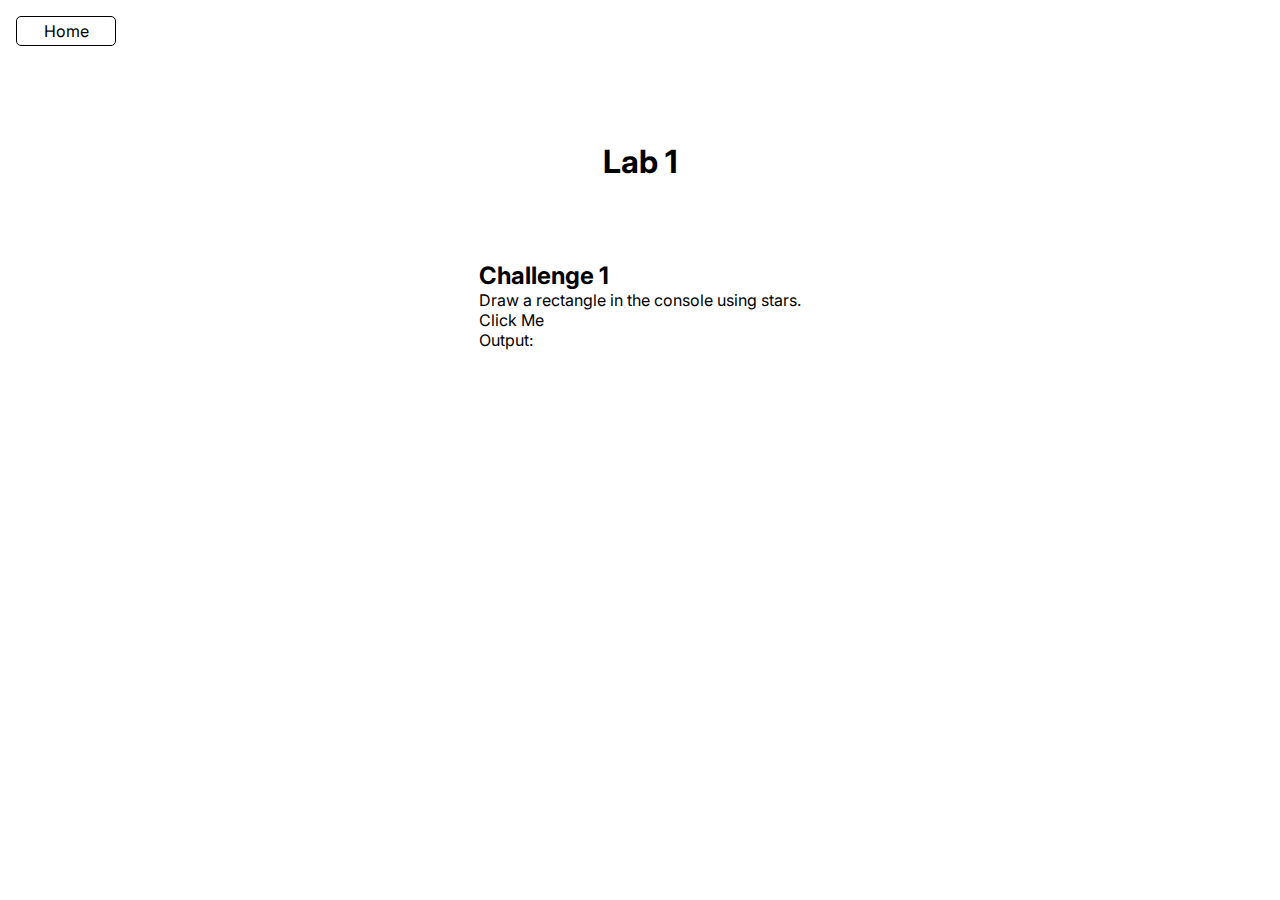
==== year2-term2/web_development/Lab1/index.html @ 812b95ed "fix bug on JavaScript" ====
<!DOCTYPE html>
<html lang="en">
<head>
    <meta charset="UTF-8">
    <meta name="viewport" content="width=device-width, initial-scale=1.0">
    <title>Document</title>
    <link rel="stylesheet" href="style.css">
    <link rel="preconnect" href="https://fonts.googleapis.com">
    <link rel="preconnect" href="https://fonts.gstatic.com" crossorigin>
    <link href="https://fonts.googleapis.com/css2?family=Barlow:ital,wght@0,100;0,200;0,300;0,400;0,500;0,600;0,700;0,800;0,900;1,100;1,200;1,300;1,400;1,500;1,600;1,700;1,800;1,900&family=Cormorant+Garamond:ital,wght@0,300;0,400;0,500;0,600;0,700;1,300;1,400;1,500;1,600;1,700&family=Inter:ital,opsz,wght@0,14..32,100..900;1,14..32,100..900&family=Noto+Sans+JP:wght@100..900&family=Playball&family=Playfair+Display:ital,wght@0,400..900;1,400..900&family=Playfair:ital,opsz,wght@0,5..1200,300..900;1,5..1200,300..900&family=Roboto:ital,wght@0,100;0,300;0,400;0,500;0,700;0,900;1,100;1,300;1,400;1,500;1,700;1,900&display=swap" rel="stylesheet">
</head>
<body>
    <a id="back" href="../main/index.html">Home</a>
    <div id="header">
        <h1>Lab 1</h1>
    </div>
    <main>
        <div class="exercise-container">
            <div class="challenge-header">
                <h2>Challenge 1</h2>
            </div>
            <p>Draw a rectangle in the console using stars.</p>
            <div id="button1">
                <span>Click Me</span>
            </div>
            <div>
                <p>Output: <span></span></p>
            </div>

        </div>
    </main>
    <script src="exercise.js"></script>
</body>
</html>
---- year2-term2/web_development/Lab1/style.css ----
*{
    margin: 0;
    padding: 0;
    box-sizing: border-box;
}

body
{
    font-family: "Inter", serif;
    background-color: white;
    font-family: "Inter", serif;
    display: flex;
    flex-direction: column;
    width: 100%;
    gap: 5em;
}
#header
{
    display: flex;
    justify-content: center;
    align-items: center;
}


main
{
    align-self: center;
    justify-self: center;
    display: flex;
    justify-content: center;
    align-items: center;
}

#back
{
    margin: 1em;
    width: 100px;
    height: 30px;
    background-color: white;
    display: flex;
    justify-content: center;
    align-items: center;
    border-radius: 5px;
    color: black;
    border: 1px solid black;
    text-decoration: none;
    transition: 0.25s;
}

#back:hover
{
    background-color: black;
    color: white;
}
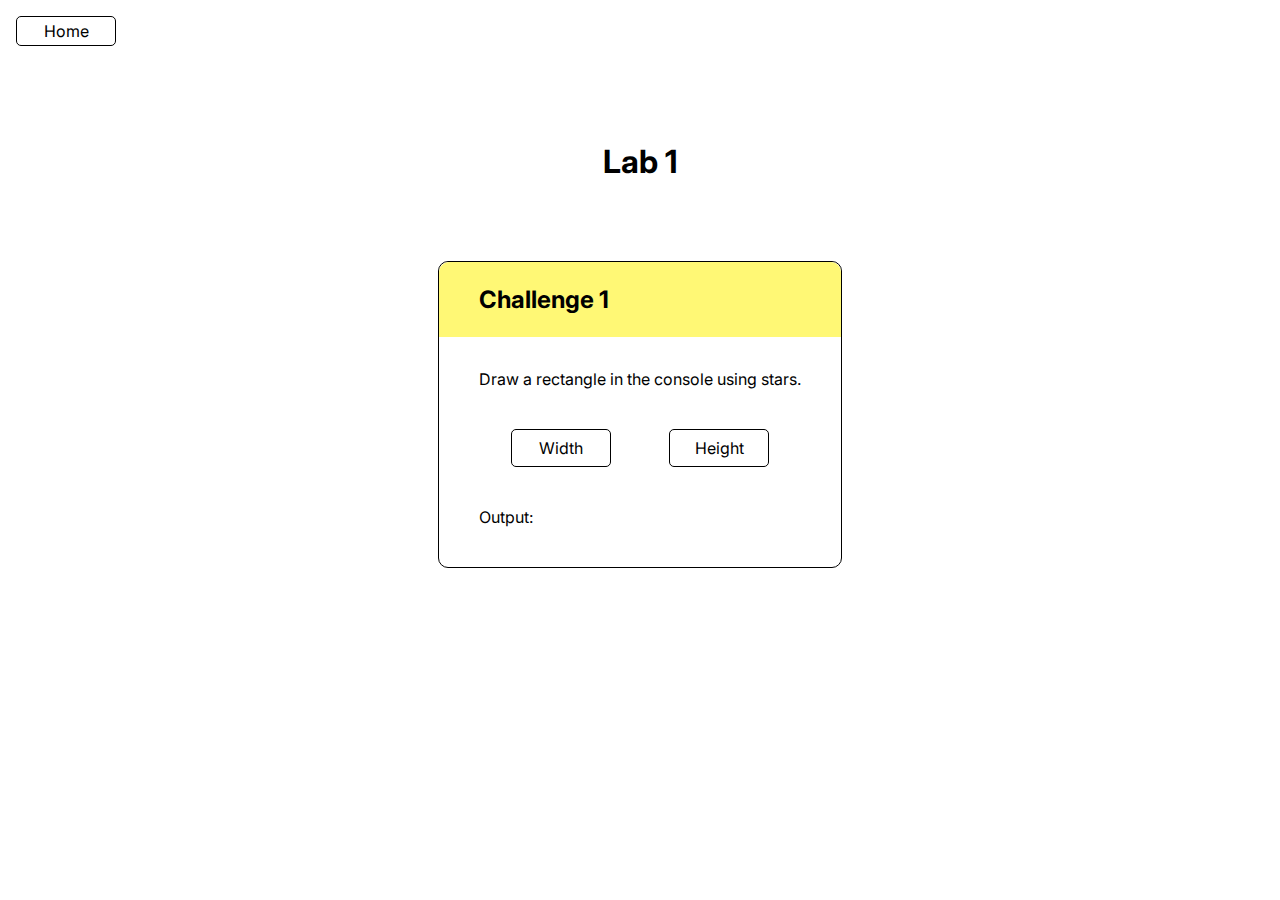
==== commit dfa7390e: "update on lab1" ====
--- a/year2-term2/web_development/Lab1/index.html
+++ b/year2-term2/web_development/Lab1/index.html
@@ -19,12 +19,21 @@
             <div class="challenge-header">
                 <h2>Challenge 1</h2>
             </div>
-            <p>Draw a rectangle in the console using stars.</p>
-            <div id="button1">
-                <span>Click Me</span>
-            </div>
-            <div>
-                <p>Output: <span></span></p>
+            <div class="content">
+                <p>Draw a rectangle in the console using stars.</p>
+    
+                <div id="button-container">
+                    <div class="measure-btn" id="button-width">
+                        <span>Width</span>
+                    </div>
+    
+                    <div class="measure-btn" id="button-height">
+                        <span>Height</span>
+                    </div>
+                </div>
+                <div>
+                    <p>Output: <span id="output1"></span></p>
+                </div>
             </div>
 
         </div>
--- a/year2-term2/web_development/Lab1/style.css
+++ b/year2-term2/web_development/Lab1/style.css
@@ -53,3 +53,49 @@
     color: white;
 }
 
+
+.exercise-container {
+    display: flex;
+    flex-direction: column;
+    border: 1px solid black;
+    border-radius: 10px;
+}
+
+.challenge-header {
+    height: 75px;
+    display: flex;
+    align-items: center;
+    background-color: #fff875;
+    padding-left: 2.5em;
+    border-radius: 10px 10px 0 0;
+}
+
+.content {
+    display: flex;
+    flex-direction: column;
+    gap: 2.5em;
+    padding: 2em 2.5em 2.5em 2.5em;
+}
+
+
+#button-container
+{
+    display: flex;
+    justify-content: space-between;
+    padding: 0 2em 0 2em;
+}
+
+.measure-btn {
+    padding: 0.5em;
+    border: 1px solid black;
+    width: 100px;
+    text-align: center;
+    border-radius: 5px;
+    cursor: pointer;
+    transition: 0.25s;
+}
+
+.measure-btn:hover {
+    background-color: black;
+    color: white;
+}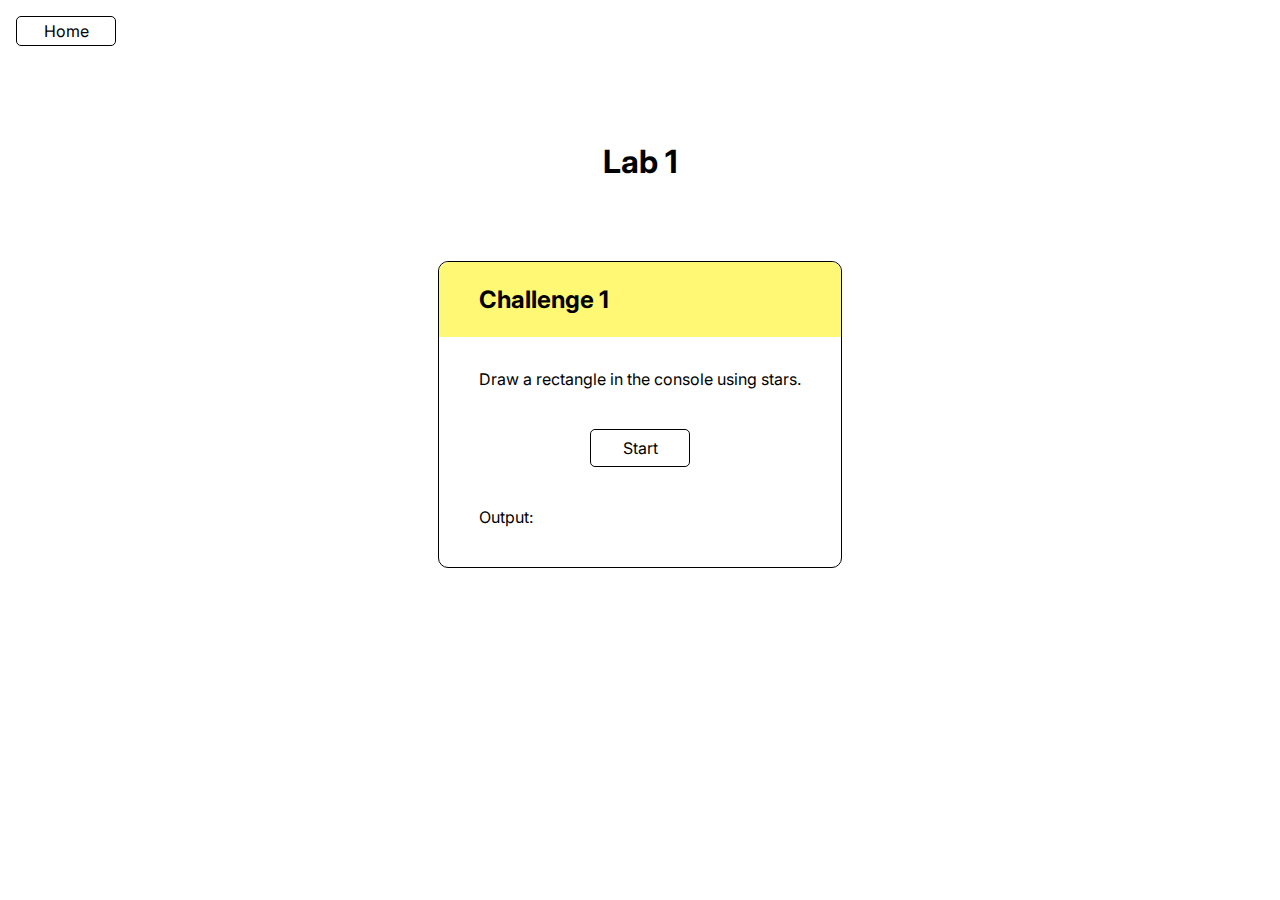
==== commit be4c7f40: "finish exercise1" ====
--- a/year2-term2/web_development/Lab1/index.html
+++ b/year2-term2/web_development/Lab1/index.html
@@ -23,16 +23,15 @@
                 <p>Draw a rectangle in the console using stars.</p>
     
                 <div id="button-container">
-                    <div class="measure-btn" id="button-width">
-                        <span>Width</span>
-                    </div>
-    
-                    <div class="measure-btn" id="button-height">
-                        <span>Height</span>
+                    <div class="start-btn" id="button-start">
+                        <span>Start</span>
                     </div>
                 </div>
                 <div>
-                    <p>Output: <span id="output1"></span></p>
+                    <p id="my-output">Output:
+                        <br>
+                        <span id="output1">
+                        </span></p>
                 </div>
             </div>
 
--- a/year2-term2/web_development/Lab1/style.css
+++ b/year2-term2/web_development/Lab1/style.css
@@ -81,21 +81,35 @@
 #button-container
 {
     display: flex;
-    justify-content: space-between;
     padding: 0 2em 0 2em;
+    justify-content: center;
+    align-items: center;
 }
 
-.measure-btn {
+.start-btn {
     padding: 0.5em;
     border: 1px solid black;
     width: 100px;
-    text-align: center;
     border-radius: 5px;
     cursor: pointer;
     transition: 0.25s;
+    display: flex;
+    justify-content: center;
+    align-items: center;
+    user-select: none;
 }
 
-.measure-btn:hover {
+.start-btn:hover {
     background-color: black;
     color: white;
+}
+
+#my-output {
+    display: flex;
+    gap: 2em;
+}
+
+#output1 {
+    align-self: center;
+    justify-self: center;
 }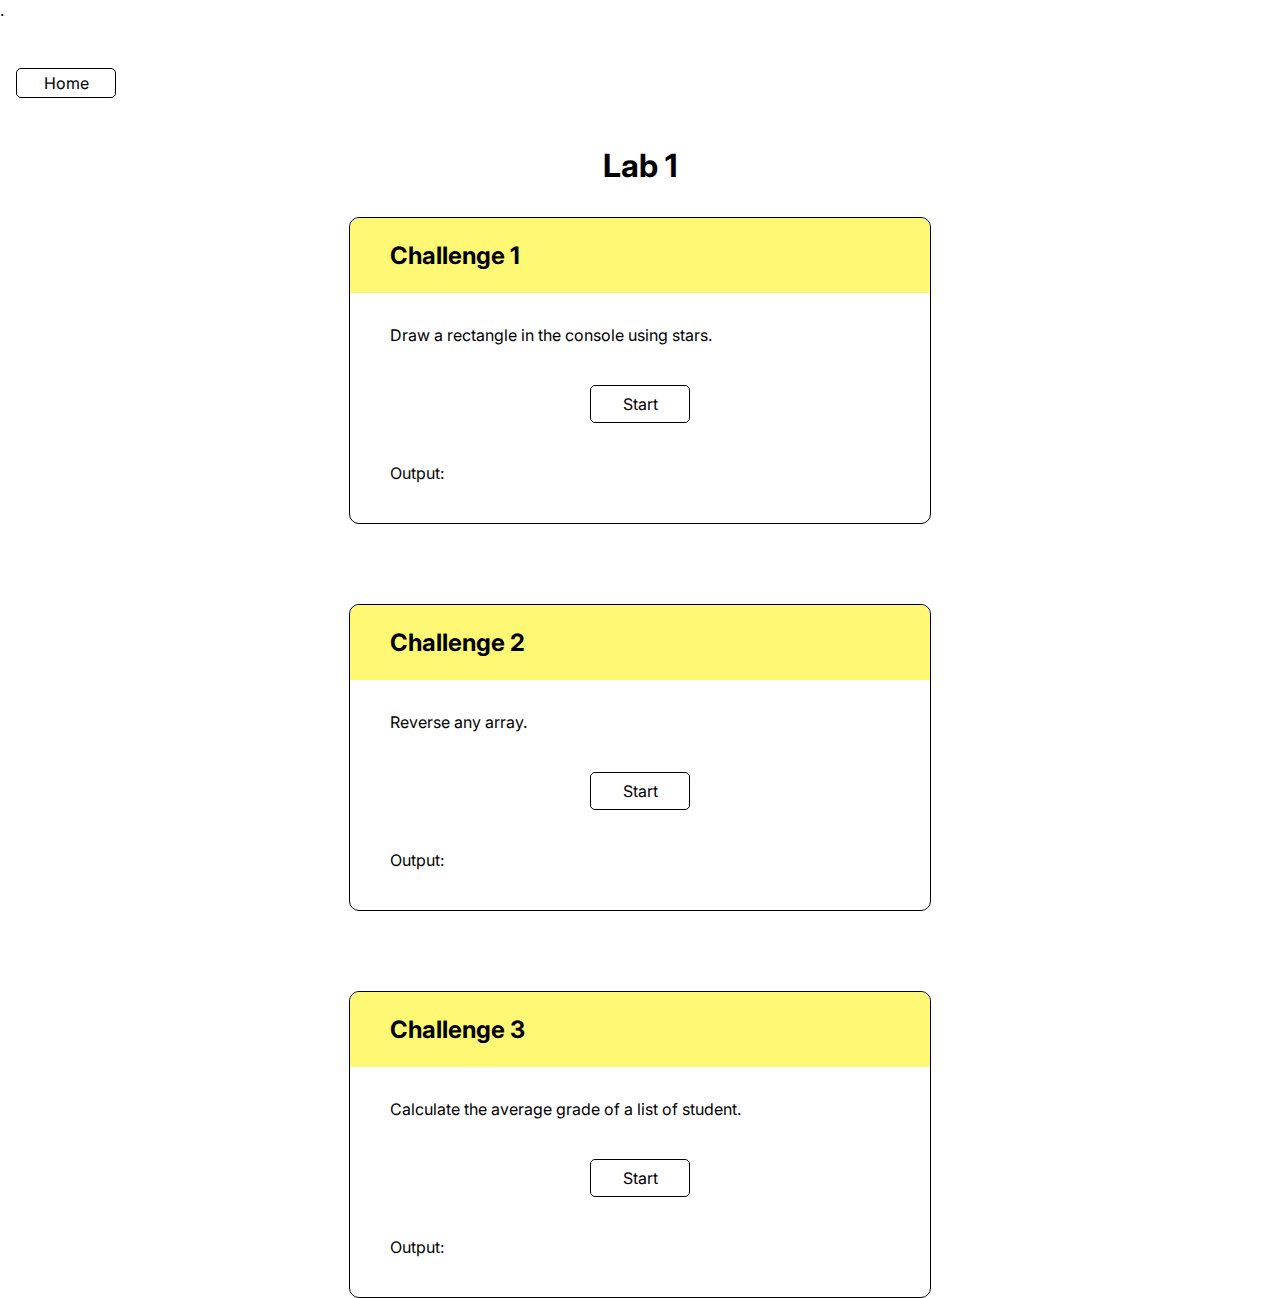
==== commit 88582db4: "add exercise 3" ====
--- a/year2-term2/web_development/Lab1/index.html
+++ b/year2-term2/web_development/Lab1/index.html
@@ -4,7 +4,7 @@
     <meta charset="UTF-8">
     <meta name="viewport" content="width=device-width, initial-scale=1.0">
     <title>Document</title>
-    <link rel="stylesheet" href="style.css">
+    <link rel="stylesheet" href="style.css">.
     <link rel="preconnect" href="https://fonts.googleapis.com">
     <link rel="preconnect" href="https://fonts.gstatic.com" crossorigin>
     <link href="https://fonts.googleapis.com/css2?family=Barlow:ital,wght@0,100;0,200;0,300;0,400;0,500;0,600;0,700;0,800;0,900;1,100;1,200;1,300;1,400;1,500;1,600;1,700;1,800;1,900&family=Cormorant+Garamond:ital,wght@0,300;0,400;0,500;0,600;0,700;1,300;1,400;1,500;1,600;1,700&family=Inter:ital,opsz,wght@0,14..32,100..900;1,14..32,100..900&family=Noto+Sans+JP:wght@100..900&family=Playball&family=Playfair+Display:ital,wght@0,400..900;1,400..900&family=Playfair:ital,opsz,wght@0,5..1200,300..900;1,5..1200,300..900&family=Roboto:ital,wght@0,100;0,300;0,400;0,500;0,700;0,900;1,100;1,300;1,400;1,500;1,700;1,900&display=swap" rel="stylesheet">
@@ -23,7 +23,7 @@
                 <p>Draw a rectangle in the console using stars.</p>
     
                 <div id="button-container">
-                    <div class="start-btn" id="button-start">
+                    <div class="start-btn" id="start1">
                         <span>Start</span>
                     </div>
                 </div>
@@ -34,7 +34,48 @@
                         </span></p>
                 </div>
             </div>
+        </div>
 
+        <div class="exercise-container">
+            <div class="challenge-header">
+                <h2>Challenge 2</h2>
+            </div>
+            <div class="content">
+                <p>Reverse any array.</p>
+    
+                <div id="button-container">
+                    <div class="start-btn" id="start2">
+                        <span>Start</span>
+                    </div>
+                </div>
+                <div>
+                    <p id="my-output">Output:
+                        <br>
+                        <span id="output2"></span>
+                    </p>
+                </div>
+            </div>
+        </div>
+
+        <div class="exercise-container">
+            <div class="challenge-header">
+                <h2>Challenge 3</h2>
+            </div>
+            <div class="content">
+                <p>Calculate the average grade of a list of student.</p>
+    
+                <div id="button-container">
+                    <div class="start-btn" id="start3">
+                        <span>Start</span>
+                    </div>
+                </div>
+                <div>
+                    <p id="my-output">Output:
+                        <br>
+                        <span id="output3"></span>
+                    </p>
+                </div>
+            </div>
         </div>
     </main>
     <script src="exercise.js"></script>
--- a/year2-term2/web_development/Lab1/style.css
+++ b/year2-term2/web_development/Lab1/style.css
@@ -12,7 +12,7 @@
     display: flex;
     flex-direction: column;
     width: 100%;
-    gap: 5em;
+    gap: 2em;
 }
 #header
 {
@@ -29,6 +29,8 @@
     display: flex;
     justify-content: center;
     align-items: center;
+    flex-direction: column;
+    gap: 5em;
 }
 
 #back
@@ -84,6 +86,7 @@
     padding: 0 2em 0 2em;
     justify-content: center;
     align-items: center;
+    width: 500px;
 }
 
 .start-btn {
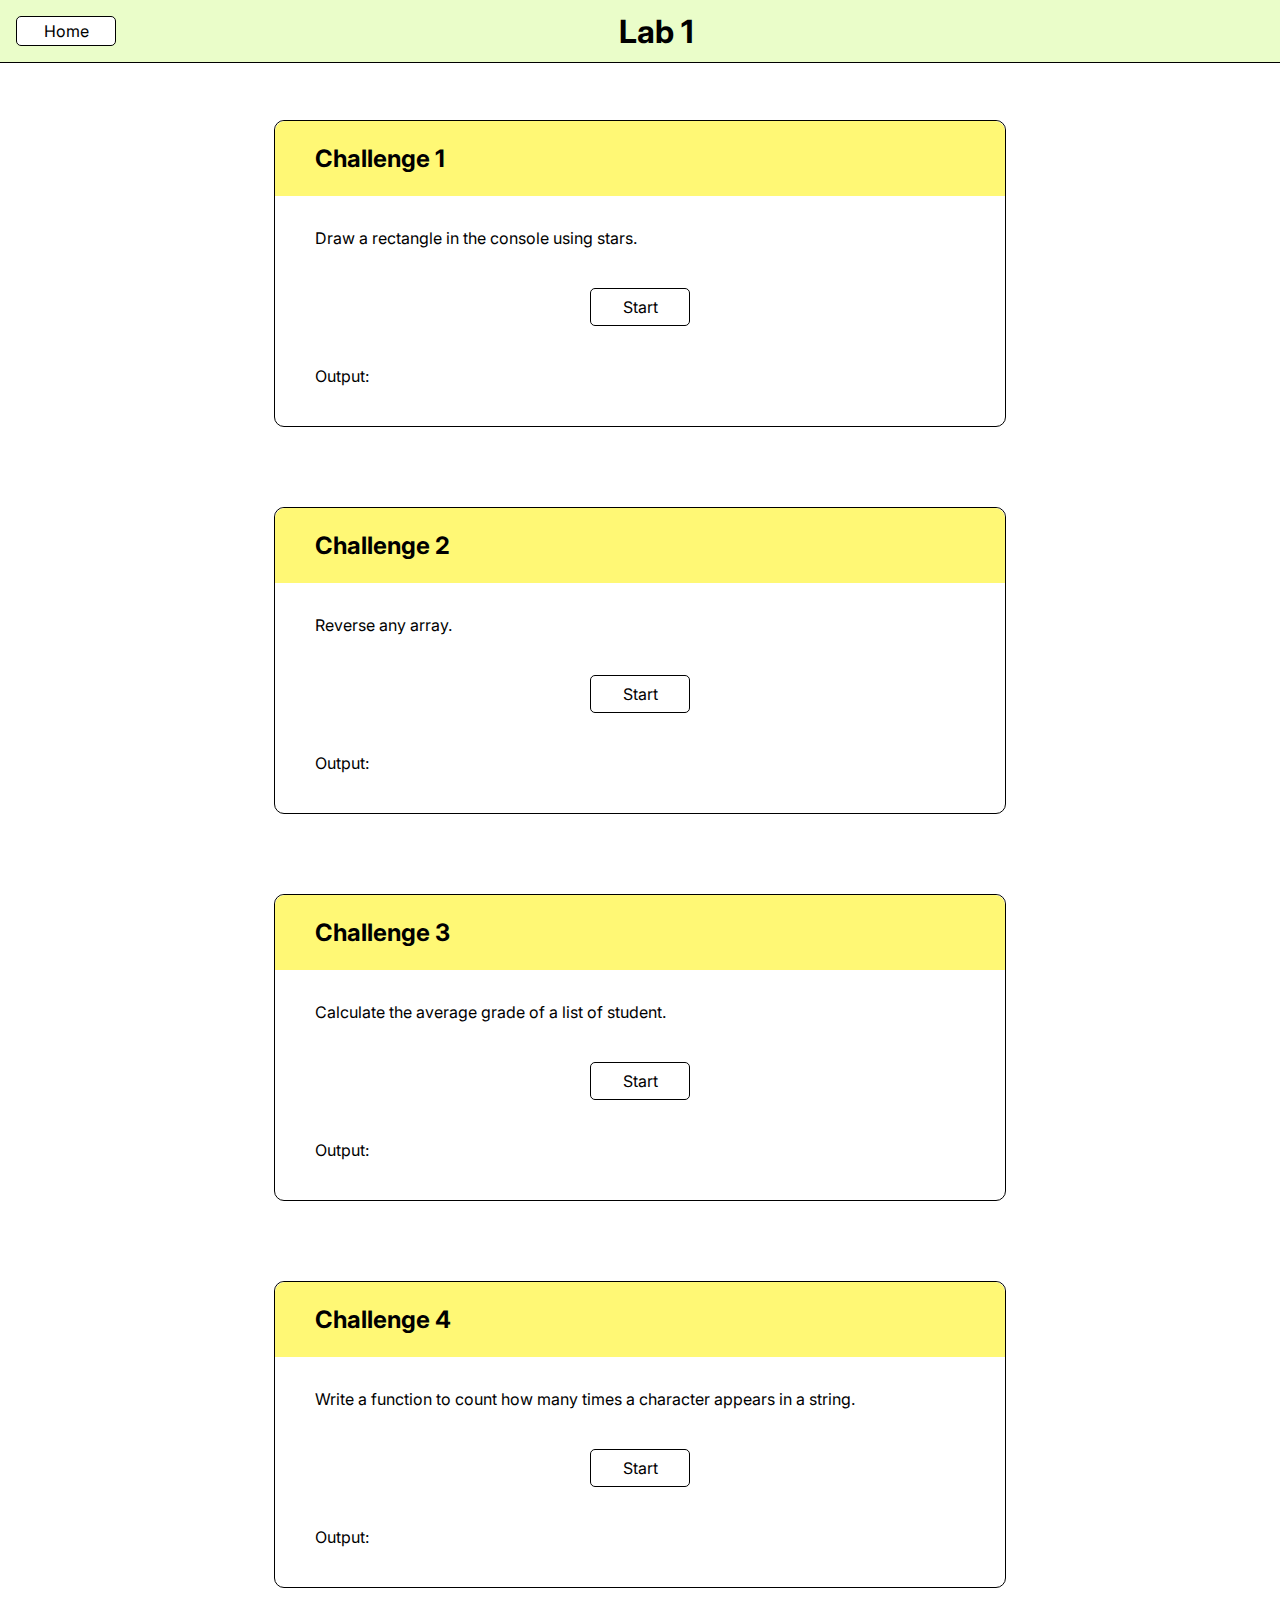
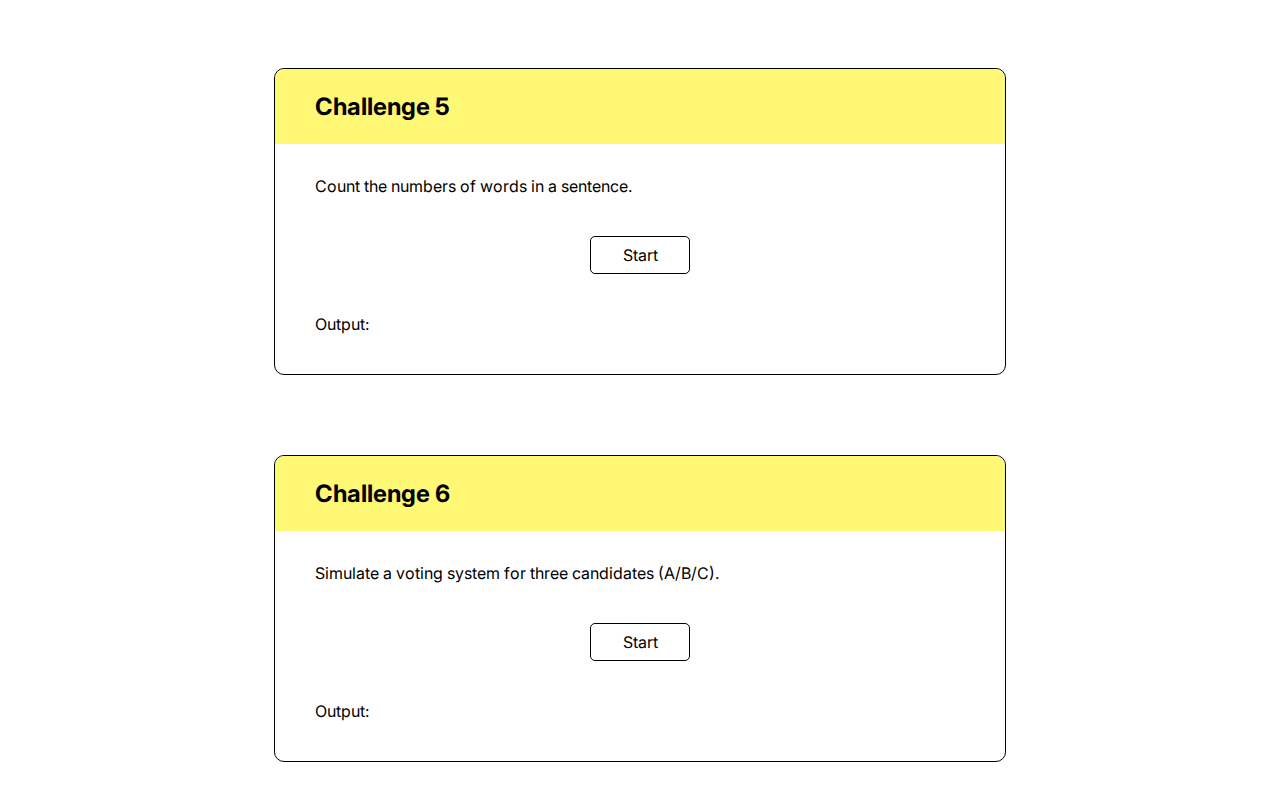
==== commit c0d8088e: "finish lab1" ====
--- a/year2-term2/web_development/Lab1/index.html
+++ b/year2-term2/web_development/Lab1/index.html
@@ -4,15 +4,16 @@
     <meta charset="UTF-8">
     <meta name="viewport" content="width=device-width, initial-scale=1.0">
     <title>Document</title>
-    <link rel="stylesheet" href="style.css">.
+    <link rel="stylesheet" href="style.css">
     <link rel="preconnect" href="https://fonts.googleapis.com">
     <link rel="preconnect" href="https://fonts.gstatic.com" crossorigin>
     <link href="https://fonts.googleapis.com/css2?family=Barlow:ital,wght@0,100;0,200;0,300;0,400;0,500;0,600;0,700;0,800;0,900;1,100;1,200;1,300;1,400;1,500;1,600;1,700;1,800;1,900&family=Cormorant+Garamond:ital,wght@0,300;0,400;0,500;0,600;0,700;1,300;1,400;1,500;1,600;1,700&family=Inter:ital,opsz,wght@0,14..32,100..900;1,14..32,100..900&family=Noto+Sans+JP:wght@100..900&family=Playball&family=Playfair+Display:ital,wght@0,400..900;1,400..900&family=Playfair:ital,opsz,wght@0,5..1200,300..900;1,5..1200,300..900&family=Roboto:ital,wght@0,100;0,300;0,400;0,500;0,700;0,900;1,100;1,300;1,400;1,500;1,700;1,900&display=swap" rel="stylesheet">
 </head>
 <body>
-    <a id="back" href="../main/index.html">Home</a>
     <div id="header">
+        <a id="back" href="../main/index.html">Home</a>
         <h1>Lab 1</h1>
+        <div id="empty"></div>
     </div>
     <main>
         <div class="exercise-container">
@@ -77,6 +78,70 @@
                 </div>
             </div>
         </div>
+
+        <div class="exercise-container">
+            <div class="challenge-header">
+                <h2>Challenge 4</h2>
+            </div>
+            <div class="content">
+                <p>Write a function to count how many times a character appears in a string.</p>
+    
+                <div id="button-container">
+                    <div class="start-btn" id="start4">
+                        <span>Start</span>
+                    </div>
+                </div>
+                <div>
+                    <p id="my-output">Output:
+                        <br>
+                        <span id="output4"></span>
+                    </p>
+                </div>
+            </div>
+        </div>
+
+        <div class="exercise-container">
+            <div class="challenge-header">
+                <h2>Challenge 5</h2>
+            </div>
+            <div class="content">
+                <p>Count the numbers of words in a sentence.</p>
+    
+                <div id="button-container">
+                    <div class="start-btn" id="start5">
+                        <span>Start</span>
+                    </div>
+                </div>
+                <div>
+                    <p id="my-output">Output:
+                        <br>
+                        <span id="output5"></span>
+                    </p>
+                </div>
+            </div>
+        </div>
+
+
+        <div class="exercise-container">
+            <div class="challenge-header">
+                <h2>Challenge 6</h2>
+            </div>
+            <div class="content">
+                <p>Simulate a voting system for three candidates (A/B/C).</p>
+    
+                <div id="button-container">
+                    <div class="start-btn" id="start6">
+                        <span>Start</span>
+                    </div>
+                </div>
+                <div>
+                    <p id="my-output">Output:
+                        <br>
+                        <span id="output6"></span>
+                    </p>
+                </div>
+            </div>
+        </div>
     </main>
     <script src="exercise.js"></script>
 </body>
--- a/year2-term2/web_development/Lab1/style.css
+++ b/year2-term2/web_development/Lab1/style.css
@@ -13,17 +13,27 @@
     flex-direction: column;
     width: 100%;
     gap: 2em;
+    padding-bottom: 2.5em;
 }
 #header
 {
     display: flex;
-    justify-content: center;
+    justify-content: space-between;
     align-items: center;
+    background-color: #eafdc9;
+    border-bottom: 1px solid black;
+    position: fixed;
+    width: 100%;
+}
+
+#empty {
+    width: 100px;
 }
 
 
 main
 {
+    padding-top: 7.5em;
     align-self: center;
     justify-self: center;
     display: flex;
@@ -86,7 +96,7 @@
     padding: 0 2em 0 2em;
     justify-content: center;
     align-items: center;
-    width: 500px;
+    width: 650px;
 }
 
 .start-btn {
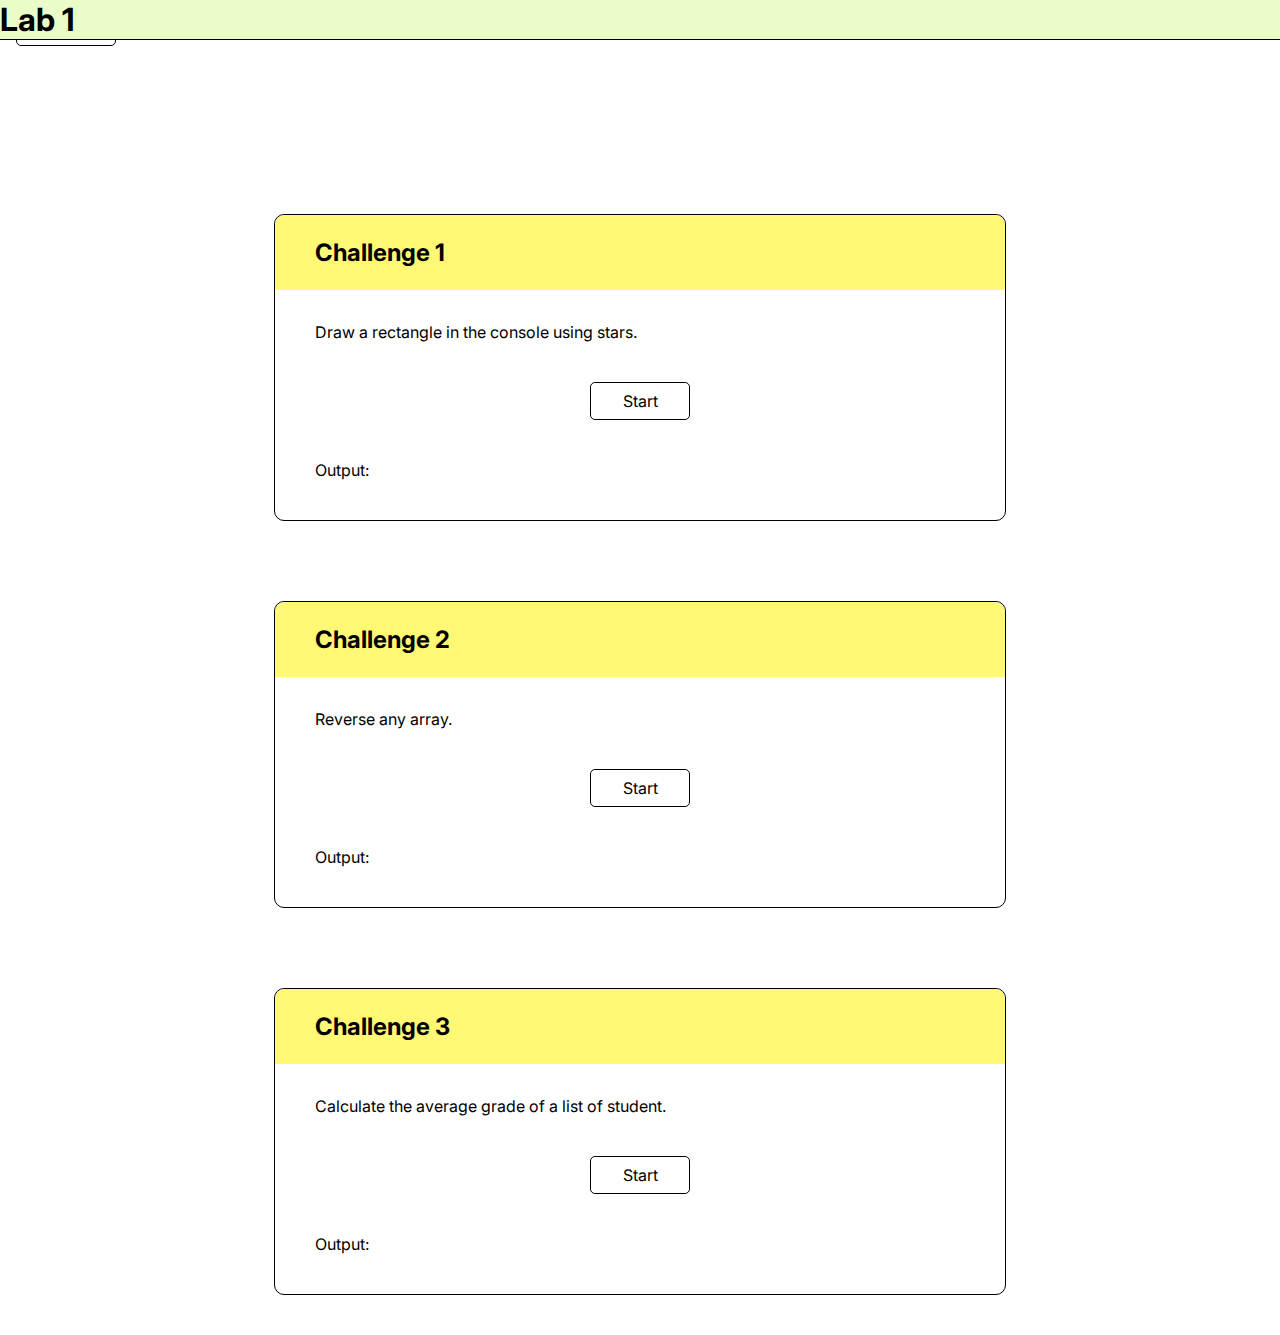
==== commit d76db2e5: "delete . in head" ====
--- a/year2-term2/web_development/Lab1/index.html
+++ b/year2-term2/web_development/Lab1/index.html
@@ -10,10 +10,9 @@
     <link href="https://fonts.googleapis.com/css2?family=Barlow:ital,wght@0,100;0,200;0,300;0,400;0,500;0,600;0,700;0,800;0,900;1,100;1,200;1,300;1,400;1,500;1,600;1,700;1,800;1,900&family=Cormorant+Garamond:ital,wght@0,300;0,400;0,500;0,600;0,700;1,300;1,400;1,500;1,600;1,700&family=Inter:ital,opsz,wght@0,14..32,100..900;1,14..32,100..900&family=Noto+Sans+JP:wght@100..900&family=Playball&family=Playfair+Display:ital,wght@0,400..900;1,400..900&family=Playfair:ital,opsz,wght@0,5..1200,300..900;1,5..1200,300..900&family=Roboto:ital,wght@0,100;0,300;0,400;0,500;0,700;0,900;1,100;1,300;1,400;1,500;1,700;1,900&display=swap" rel="stylesheet">
 </head>
 <body>
+    <a id="back" href="../main/index.html">Home</a>
     <div id="header">
-        <a id="back" href="../main/index.html">Home</a>
         <h1>Lab 1</h1>
-        <div id="empty"></div>
     </div>
     <main>
         <div class="exercise-container">
@@ -78,70 +77,6 @@
                 </div>
             </div>
         </div>
-
-        <div class="exercise-container">
-            <div class="challenge-header">
-                <h2>Challenge 4</h2>
-            </div>
-            <div class="content">
-                <p>Write a function to count how many times a character appears in a string.</p>
-    
-                <div id="button-container">
-                    <div class="start-btn" id="start4">
-                        <span>Start</span>
-                    </div>
-                </div>
-                <div>
-                    <p id="my-output">Output:
-                        <br>
-                        <span id="output4"></span>
-                    </p>
-                </div>
-            </div>
-        </div>
-
-        <div class="exercise-container">
-            <div class="challenge-header">
-                <h2>Challenge 5</h2>
-            </div>
-            <div class="content">
-                <p>Count the numbers of words in a sentence.</p>
-    
-                <div id="button-container">
-                    <div class="start-btn" id="start5">
-                        <span>Start</span>
-                    </div>
-                </div>
-                <div>
-                    <p id="my-output">Output:
-                        <br>
-                        <span id="output5"></span>
-                    </p>
-                </div>
-            </div>
-        </div>
-
-
-        <div class="exercise-container">
-            <div class="challenge-header">
-                <h2>Challenge 6</h2>
-            </div>
-            <div class="content">
-                <p>Simulate a voting system for three candidates (A/B/C).</p>
-    
-                <div id="button-container">
-                    <div class="start-btn" id="start6">
-                        <span>Start</span>
-                    </div>
-                </div>
-                <div>
-                    <p id="my-output">Output:
-                        <br>
-                        <span id="output6"></span>
-                    </p>
-                </div>
-            </div>
-        </div>
     </main>
     <script src="exercise.js"></script>
 </body>
